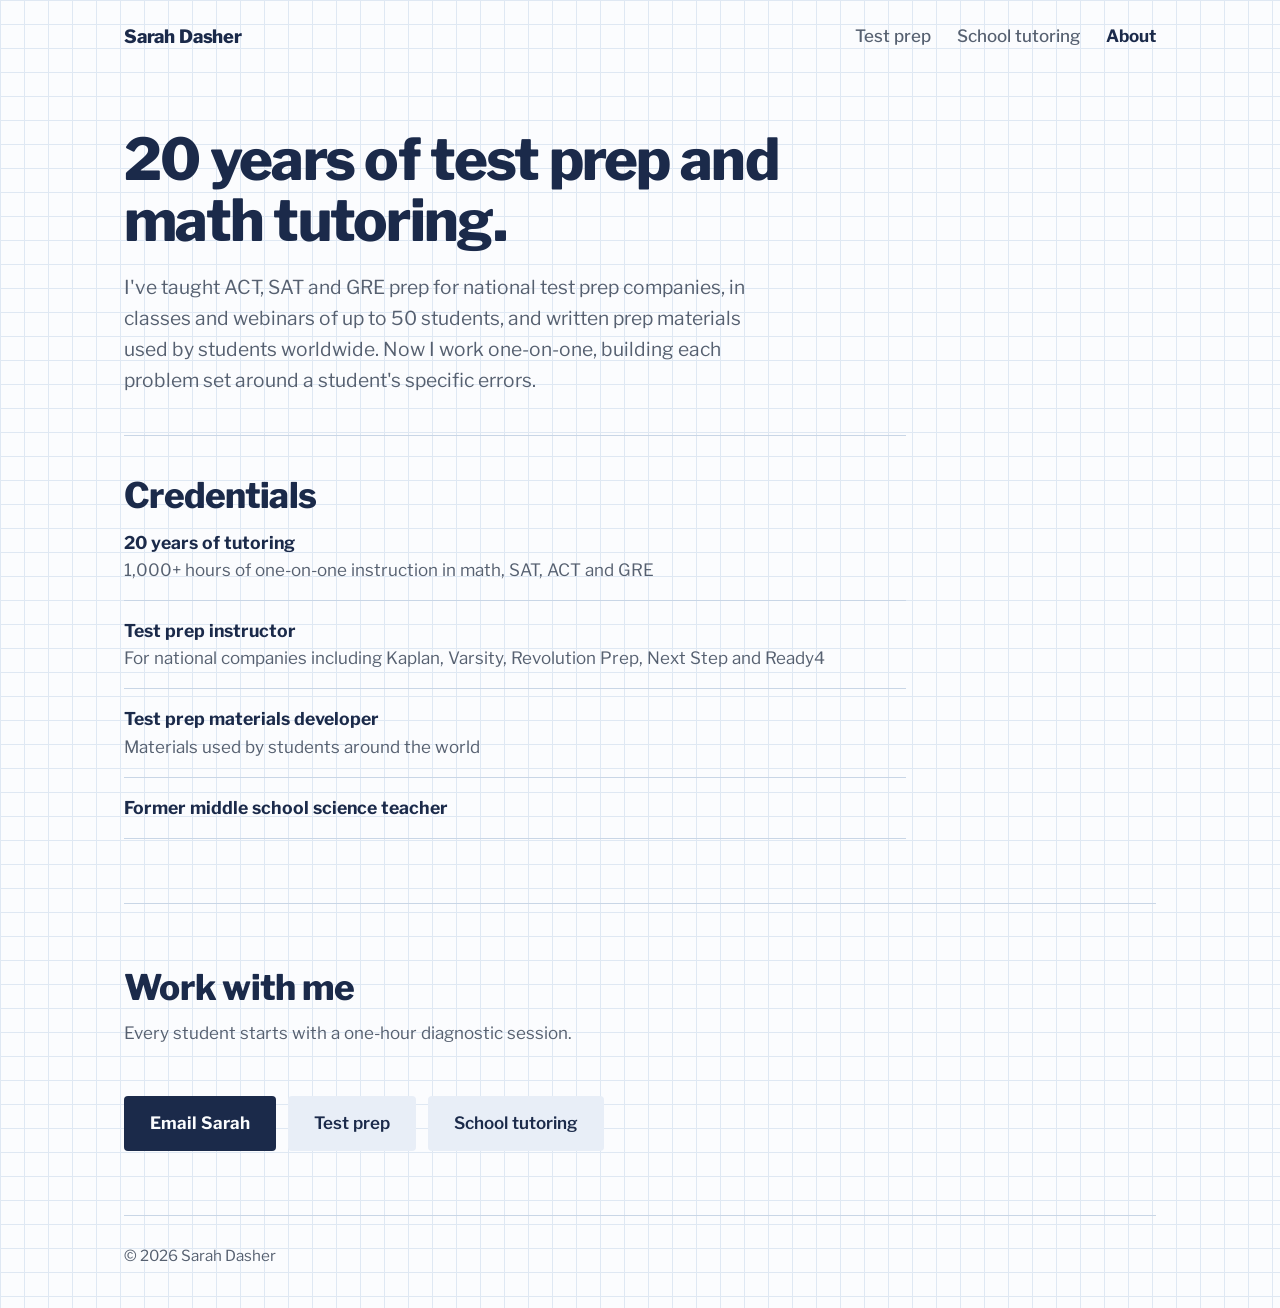
==== about/index.html @ 30d97d01 "Add files via upload" ====
<!doctype html>
<html lang="en">
<head>
<meta charset="utf-8">
<meta name="viewport" content="width=device-width, initial-scale=1">
<title>About Sarah Dasher</title>
<meta name="description" content="Sarah Dasher: 20 years of tutoring, 1,000+ hours of one-on-one instruction, and test prep teaching and materials development for national test prep companies.">
<link rel="preconnect" href="https://fonts.googleapis.com">
<link rel="preconnect" href="https://fonts.gstatic.com" crossorigin>
<link href="https://fonts.googleapis.com/css2?family=Libre+Franklin:wght@400;500;600;700;800&family=Kalam:wght@400;700&display=swap" rel="stylesheet">
<link rel="stylesheet" href="../styles.css">
</head>
<body>
<div class="wrap">
  <header class="site">
    <a class="name" href="../">Sarah Dasher</a>
    <nav aria-label="Main">
      <a href="../testprep/">Test prep</a>
      <a href="../tutoring/">School tutoring</a>
      <a href="./" aria-current="page">About</a>
    </nav>
  </header>

  <main>
    <div class="about-hero">
      <h1>20 years of test prep and math tutoring.</h1>
      <p class="lede">I've taught ACT, SAT and GRE prep for national test prep companies, in classes and webinars of up to 50 students, and written prep materials used by students worldwide. Now I work one-on-one, building each problem set around a student's specific errors.</p>
    </div>

    <section class="about-creds">
      <h2 class="section">Credentials</h2>
      <ul class="creds">
        <li><strong>20 years of tutoring</strong><span>1,000+ hours of one-on-one instruction in math, SAT, ACT and GRE</span></li>
        <li><strong>Test prep instructor</strong><span>For national companies including Kaplan, Varsity, Revolution Prep, Next Step and Ready4</span></li>
        <li><strong>Test prep materials developer</strong><span>Materials used by students around the world</span></li>
        <li><strong>Former middle school science teacher</strong></li>
      </ul>
    </section>

    <section id="contact" class="contact">
      <h2 class="section">Work with me</h2>
      <p class="intro">Every student starts with a one-hour diagnostic session.</p>
      <div class="about-next">
        <a class="button" href="mailto:dashertutor@gmail.com?subject=Diagnostic%20session">Email Sarah</a>
        <a class="button quiet" href="../testprep/">Test prep</a>
        <a class="button quiet" href="../tutoring/">School tutoring</a>
      </div>
    </section>
  </main>

  <footer>
    <span>&copy; 2026 Sarah Dasher</span>
  </footer>
</div>
</body>
</html>
---- styles.css ----
:root {
  --paper: #fbfcfe;
  --grid: #dfe8f3;
  --ink: #1b2a4a;
  --graphite: #566070;
  --redpen: #c2342b;
  --rule: #c9d6e6;
  --sans: "Libre Franklin", system-ui, sans-serif;
  --hand: "Kalam", "Comic Sans MS", cursive;
}
* { box-sizing: border-box; }
html { scroll-behavior: smooth; }
body {
  margin: 0;
  font-family: var(--sans);
  font-size: 1.0625rem;
  line-height: 1.6;
  color: var(--ink);
  background-color: var(--paper);
  background-image:
    linear-gradient(var(--grid) 1px, transparent 1px),
    linear-gradient(90deg, var(--grid) 1px, transparent 1px);
  background-size: 24px 24px;
}
a { color: var(--ink); }
a:focus-visible, .button:focus-visible {
  outline: 3px solid var(--redpen);
  outline-offset: 3px;
}
.wrap { max-width: 1080px; margin: 0 auto; padding: 0 24px; }

/* header */
header.site {
  display: flex; justify-content: space-between; align-items: center;
  padding: 22px 0;
}
.name { font-weight: 800; font-size: 1.15rem; text-decoration: none; letter-spacing: -0.01em; }
nav a { margin-left: 22px; text-decoration: none; color: var(--graphite); font-weight: 500; }
nav a:hover { color: var(--ink); text-decoration: underline; }
nav a[aria-current="page"] { color: var(--ink); font-weight: 700; }

/* hero */
.hero {
  display: grid; grid-template-columns: 1.05fr 1fr; gap: 56px;
  align-items: center; padding: 56px 0 72px;
}
h1 {
  font-size: clamp(2.3rem, 5vw, 3.6rem);
  line-height: 1.05; letter-spacing: -0.03em; font-weight: 800;
  margin: 0 0 22px;
}
.lede { font-size: 1.2rem; color: var(--graphite); max-width: 34em; margin: 0 0 30px; }
.button {
  display: inline-block; background: var(--ink); color: var(--paper);
  text-decoration: none; font-weight: 700; padding: 14px 26px; border-radius: 4px;
}
.button:hover { background: #2c4170; }
.aside-link { display: inline-block; margin: 12px 0 0 18px; font-weight: 500; }

/* white paper card used for the hero illustrations */
.sheet {
  background: #fff; border: 1px solid var(--rule); border-radius: 3px;
  padding: 28px 28px 22px; box-shadow: 6px 6px 0 var(--grid);
}
.sheet h2 { font-size: 0.95rem; font-weight: 700; margin: 0 0 22px; color: var(--graphite); }
.note {
  font-family: var(--hand); color: var(--redpen); font-size: 1.2rem; line-height: 1.25;
  margin: 0;
}

/* score chart (test prep page) */
.test { margin-bottom: 26px; }
.test:last-of-type { margin-bottom: 8px; }
.test-row { display: flex; justify-content: space-between; font-weight: 700; margin-bottom: 8px; }
.test-row span:last-child { color: var(--graphite); font-weight: 500; font-variant-numeric: tabular-nums; }
.bar { position: relative; height: 18px; background: #eef2f8; border-radius: 2px; }
.fill {
  position: absolute; inset: 0 auto 0 0; width: var(--w);
  background: var(--ink); border-radius: 2px 0 0 2px;
  transform-origin: left; animation: fill 1.1s cubic-bezier(.2,.7,.2,1) both;
}
.gap {
  position: absolute; top: -4px; bottom: -4px; left: var(--w); right: 0;
  border: 2px solid var(--redpen); border-radius: 50% / 60%;
  animation: appear .5s ease 1.1s both;
}
.sheet .note.end { text-align: right; margin-top: 18px; animation: appear .5s ease 1.4s both; }

/* worked problem (school page) */
.work { font-size: 1.25rem; font-variant-numeric: tabular-nums; }
.line {
  display: grid; grid-template-columns: 1fr 11em; gap: 16px; align-items: baseline;
  padding: 10px 0; border-bottom: 1px dashed var(--rule);
}
.line:last-of-type { border-bottom: 0; }
.line .note { font-size: 1.05rem; animation: appear .5s ease both; }
.line:nth-child(2) .note { animation-delay: .4s; }
.line:nth-child(3) .note { animation-delay: .8s; }
.answer { display: inline-block; border: 2px solid var(--redpen); border-radius: 50%; padding: 0 12px; }

@keyframes fill { from { transform: scaleX(0); } to { transform: scaleX(1); } }
@keyframes appear { from { opacity: 0; } to { opacity: 1; } }

/* sections */
section { padding: 64px 0; border-top: 1px solid var(--rule); }
h2.section {
  font-size: clamp(1.7rem, 3vw, 2.2rem); letter-spacing: -0.02em;
  font-weight: 800; margin: 0 0 12px; line-height: 1.15;
}
.intro { color: var(--graphite); max-width: 38em; margin: 0 0 40px; }

.services { display: grid; grid-template-columns: repeat(2, 1fr); gap: 40px 48px; }
.service h3 { font-size: 1.25rem; margin: 0 0 8px; letter-spacing: -0.01em; }
.service p { margin: 0; color: var(--graphite); }
.service.lead {
  grid-column: span 2; display: grid; grid-template-columns: 1fr 2fr; gap: 48px; align-items: start;
  background: #fff; border: 1px solid var(--rule); padding: 30px; border-radius: 3px;
}
.service.lead h3 { font-size: 1.6rem; }
.tests { display: flex; gap: 14px; margin-top: 14px; flex-wrap: wrap; }
.tests span { border: 2px solid var(--ink); font-weight: 800; padding: 4px 12px; border-radius: 3px; }
.service .more { display: inline-block; margin-top: 10px; font-weight: 600; }

/* method */
.steps { list-style: none; margin: 0; padding: 0; display: grid; grid-template-columns: repeat(3, 1fr); gap: 40px; counter-reset: step; }
.steps li { counter-increment: step; }
.steps li::before {
  content: counter(step); display: block; font-family: var(--hand); font-weight: 700;
  color: var(--redpen); font-size: 2.2rem; line-height: 1; margin-bottom: 10px;
}
.steps h3 { margin: 0 0 8px; font-size: 1.15rem; }
.steps p { margin: 0; color: var(--graphite); }

.sample {
  margin-top: 48px; background: #fff; border: 1px solid var(--rule); border-radius: 3px;
  padding: 26px 30px; display: grid; grid-template-columns: 1fr auto; gap: 24px; align-items: center;
}
.sample p { margin: 0; }
.sample .q { font-weight: 500; }
.sample .note { font-size: 1.15rem; max-width: 15em; text-align: right; }

/* five-step process */
.process { list-style: none; margin: 0; padding: 0; max-width: 46em; counter-reset: step; }
.process li {
  counter-increment: step; display: grid; grid-template-columns: 56px 1fr; column-gap: 8px;
  padding: 18px 0; border-bottom: 1px dashed var(--rule);
}
.process li:first-child { padding-top: 0; }
.process li:last-child { border-bottom: 0; }
.process li::before {
  content: counter(step); grid-row: span 2; font-family: var(--hand); font-weight: 700;
  color: var(--redpen); font-size: 2.2rem; line-height: 1;
}
.process h3 { margin: 0 0 4px; font-size: 1.15rem; }
.process p { margin: 0; color: var(--graphite); }

/* about page */
.about-hero { padding: 56px 0 40px; max-width: 46em; }
.about-hero .lede { margin-bottom: 0; }
.about-creds { max-width: 46em; padding-top: 40px; }
.about-creds .creds li { padding: 16px 0; }
.about-creds .creds li:first-child { padding-top: 0; }
.about-creds .creds strong { font-size: 1.1rem; }
.about-next { display: flex; gap: 12px; flex-wrap: wrap; margin-top: 8px; }
.button.quiet { background: #e8eef7; color: var(--ink); font-weight: 600; }
.button.quiet:hover { background: #d6e0ee; }

/* sample link */
.try {
  margin-top: 28px; display: grid; grid-template-columns: 1fr auto; gap: 24px; align-items: center;
  padding: 24px 0 0; border-top: 1px dashed var(--rule);
}
.try h3 { margin: 0 0 4px; font-size: 1.2rem; }
.try p { margin: 0; color: var(--graphite); }
@media (max-width: 860px) { .try { grid-template-columns: 1fr; gap: 14px; } }

/* background */
.about { display: grid; grid-template-columns: 1fr 1.3fr; gap: 56px; }
.about p { margin: 0 0 16px; max-width: 34em; }
.creds { list-style: none; margin: 0; padding: 0; }
.creds li { padding: 14px 0; border-bottom: 1px solid var(--rule); }
.creds li:first-child { padding-top: 0; }
.creds strong { display: block; }
.creds span { color: var(--graphite); }

/* cross-link band */
.crosslink {
  display: grid; grid-template-columns: 1fr auto; gap: 24px; align-items: center;
}
.crosslink p { margin: 0; color: var(--graphite); max-width: 36em; }
.crosslink h2 { margin-bottom: 8px; }

.contact .button { margin-top: 8px; }

/* home page: two paths */
.home-hero { padding: 64px 0 48px; max-width: 46em; }
.facts { list-style: none; margin: 4px 0 0; padding: 0; max-width: 36em; }
.facts li {
  position: relative; padding: 10px 0 10px 40px;
  font-size: 1.2rem; line-height: 1.45; color: var(--ink);
  border-bottom: 1px dashed var(--rule);
}
.facts li:last-child { border-bottom: 0; }
.facts li::before {
  content: "✓"; position: absolute; left: 4px; top: 4px;
  font-family: var(--hand); font-weight: 700; font-size: 1.6rem; color: var(--redpen);
}
.paths { display: grid; grid-template-columns: 1fr 1fr; gap: 28px; padding-bottom: 72px; }
.path {
  display: flex; flex-direction: column; text-decoration: none; color: var(--ink);
  background: #fff; border: 1px solid var(--rule); border-radius: 3px;
  padding: 32px; box-shadow: 6px 6px 0 var(--grid);
}
.path h2 { font-size: clamp(1.6rem, 3vw, 2rem); letter-spacing: -0.02em; font-weight: 800; margin: 0 0 6px; }
.path .sub { font-weight: 600; margin: 0 0 14px; }
.path p { margin: 0 0 22px; color: var(--graphite); }
.path .links { margin-top: auto; display: flex; flex-direction: column; align-items: flex-start; gap: 10px; }
.path .button {
  background: #e8eef7;      /* pale blue-gray */
  color: var(--ink);
  font-weight: 600;
  padding: 10px 18px;
}
.path .button:hover { background: #d6e0ee; }
.path .button.ghost {
  background: transparent;
  box-shadow: inset 0 0 0 1px var(--rule);
}
.path .button.ghost:hover { background: transparent; box-shadow: inset 0 0 0 1px var(--ink); }
.path .tests { margin: 0 0 18px; }
.home-contact { border-top: 1px solid var(--rule); padding: 40px 0; }
.home-contact p { margin: 0; color: var(--graphite); }
.home-contact a { font-weight: 700; color: var(--ink); }
@media (max-width: 860px) {
  .paths { grid-template-columns: 1fr; }
  .home-hero { padding-top: 32px; }
  .path { padding: 24px; }
  .process li { grid-template-columns: 40px 1fr; }
  .path .button { padding: 10px 14px; font-size: .95rem; }
}

footer {
  padding: 28px 0 40px; border-top: 1px solid var(--rule); color: var(--graphite); font-size: 0.95rem;
  display: flex; justify-content: space-between; flex-wrap: wrap; gap: 12px;
}
footer a { color: var(--graphite); margin-left: 18px; }

@media (max-width: 860px) {
  .hero, .about, .crosslink { grid-template-columns: 1fr; gap: 32px; }
  .services, .steps { grid-template-columns: 1fr; gap: 32px; }
  .service.lead { grid-column: auto; grid-template-columns: 1fr; gap: 16px; padding: 24px; }
  .sample { grid-template-columns: 1fr; }
  .sample .note { text-align: left; }
  .line { grid-template-columns: 1fr; gap: 2px; }
  nav a { margin-left: 14px; }
  nav a.hide-sm { display: none; }
  .hero { padding-top: 32px; }
}
@media (prefers-reduced-motion: reduce) {
  *, *::before, *::after { animation: none !important; scroll-behavior: auto !important; }
}
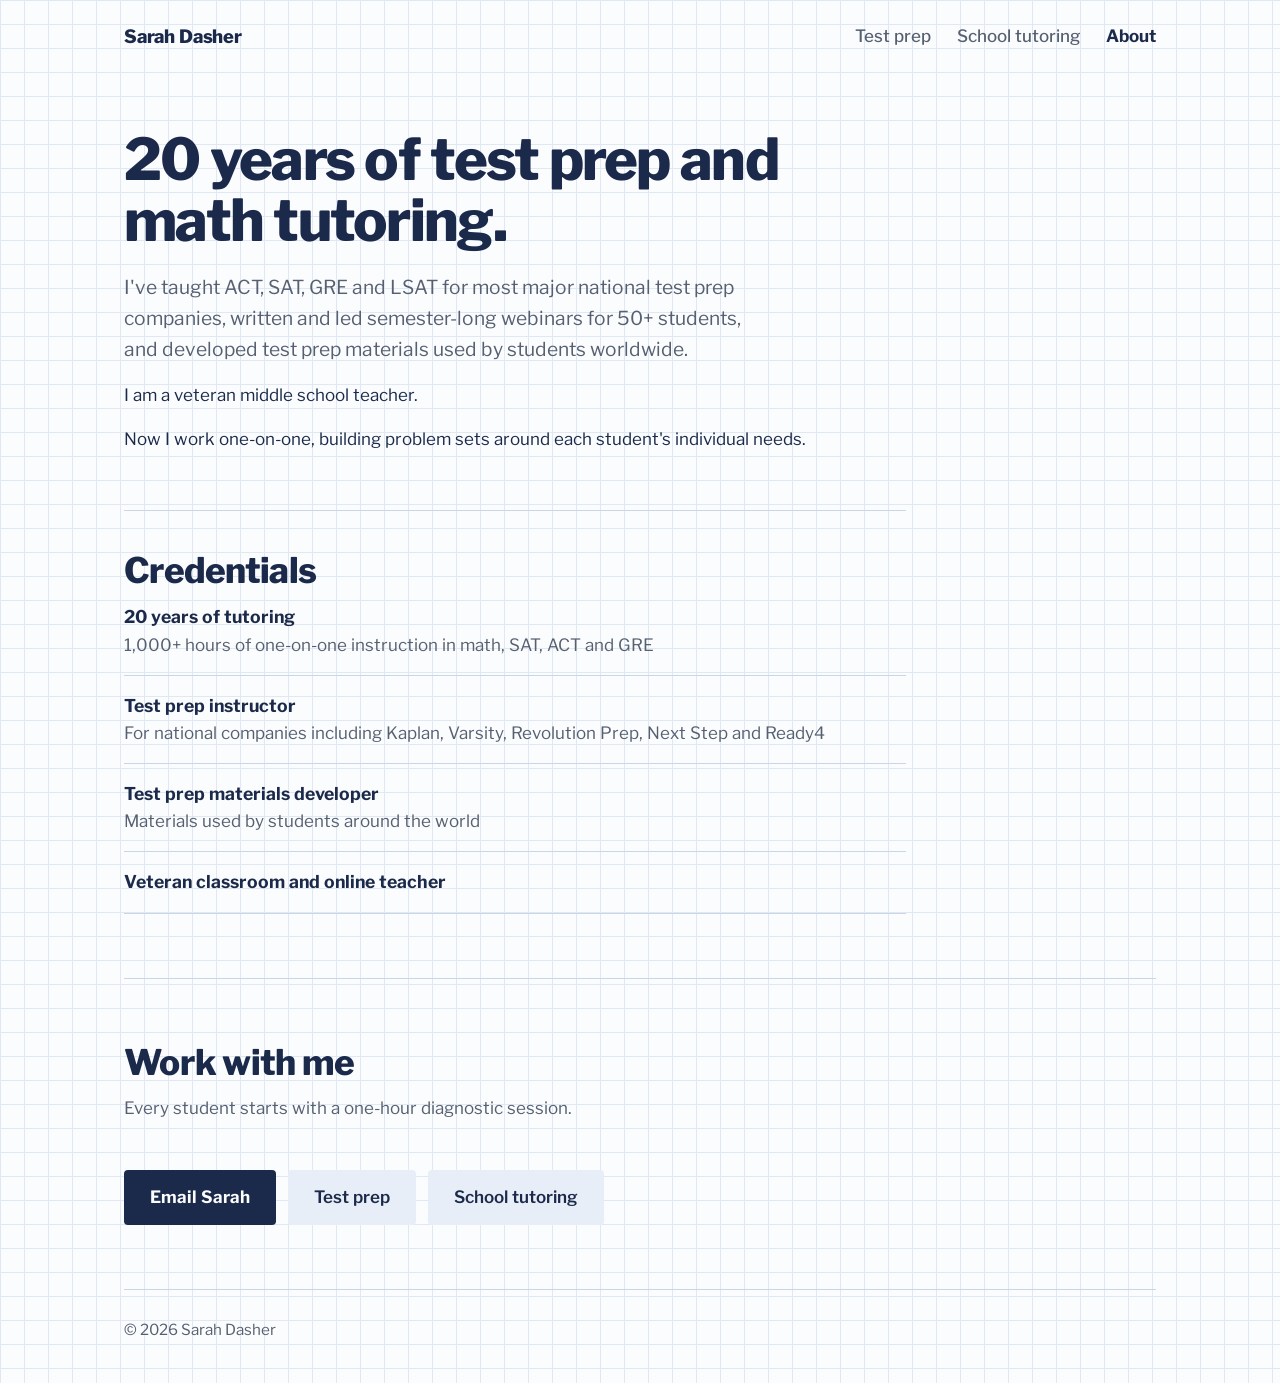
==== commit b8b8ba4e: "Update index.html" ====
--- a/about/index.html
+++ b/about/index.html
@@ -24,7 +24,10 @@
   <main>
     <div class="about-hero">
       <h1>20 years of test prep and math tutoring.</h1>
-      <p class="lede">I've taught ACT, SAT and GRE prep for national test prep companies, in classes and webinars of up to 50 students, and written prep materials used by students worldwide. Now I work one-on-one, building each problem set around a student's specific errors.</p>
+      
+      <p class="lede">I've taught ACT, SAT, GRE and LSAT for most major national test prep companies, written and led semester-long webinars for 50+ students, and developed test prep materials used by students worldwide.</p>
+    <p>I am a veteran middle school teacher.</p>
+      <p>Now I work one-on-one, building problem sets around each student's individual needs.</p>
     </div>
 
     <section class="about-creds">
@@ -33,7 +36,7 @@
         <li><strong>20 years of tutoring</strong><span>1,000+ hours of one-on-one instruction in math, SAT, ACT and GRE</span></li>
         <li><strong>Test prep instructor</strong><span>For national companies including Kaplan, Varsity, Revolution Prep, Next Step and Ready4</span></li>
         <li><strong>Test prep materials developer</strong><span>Materials used by students around the world</span></li>
-        <li><strong>Former middle school science teacher</strong></li>
+        <li><strong>Veteran classroom and online teacher</strong></li>
       </ul>
     </section>
 
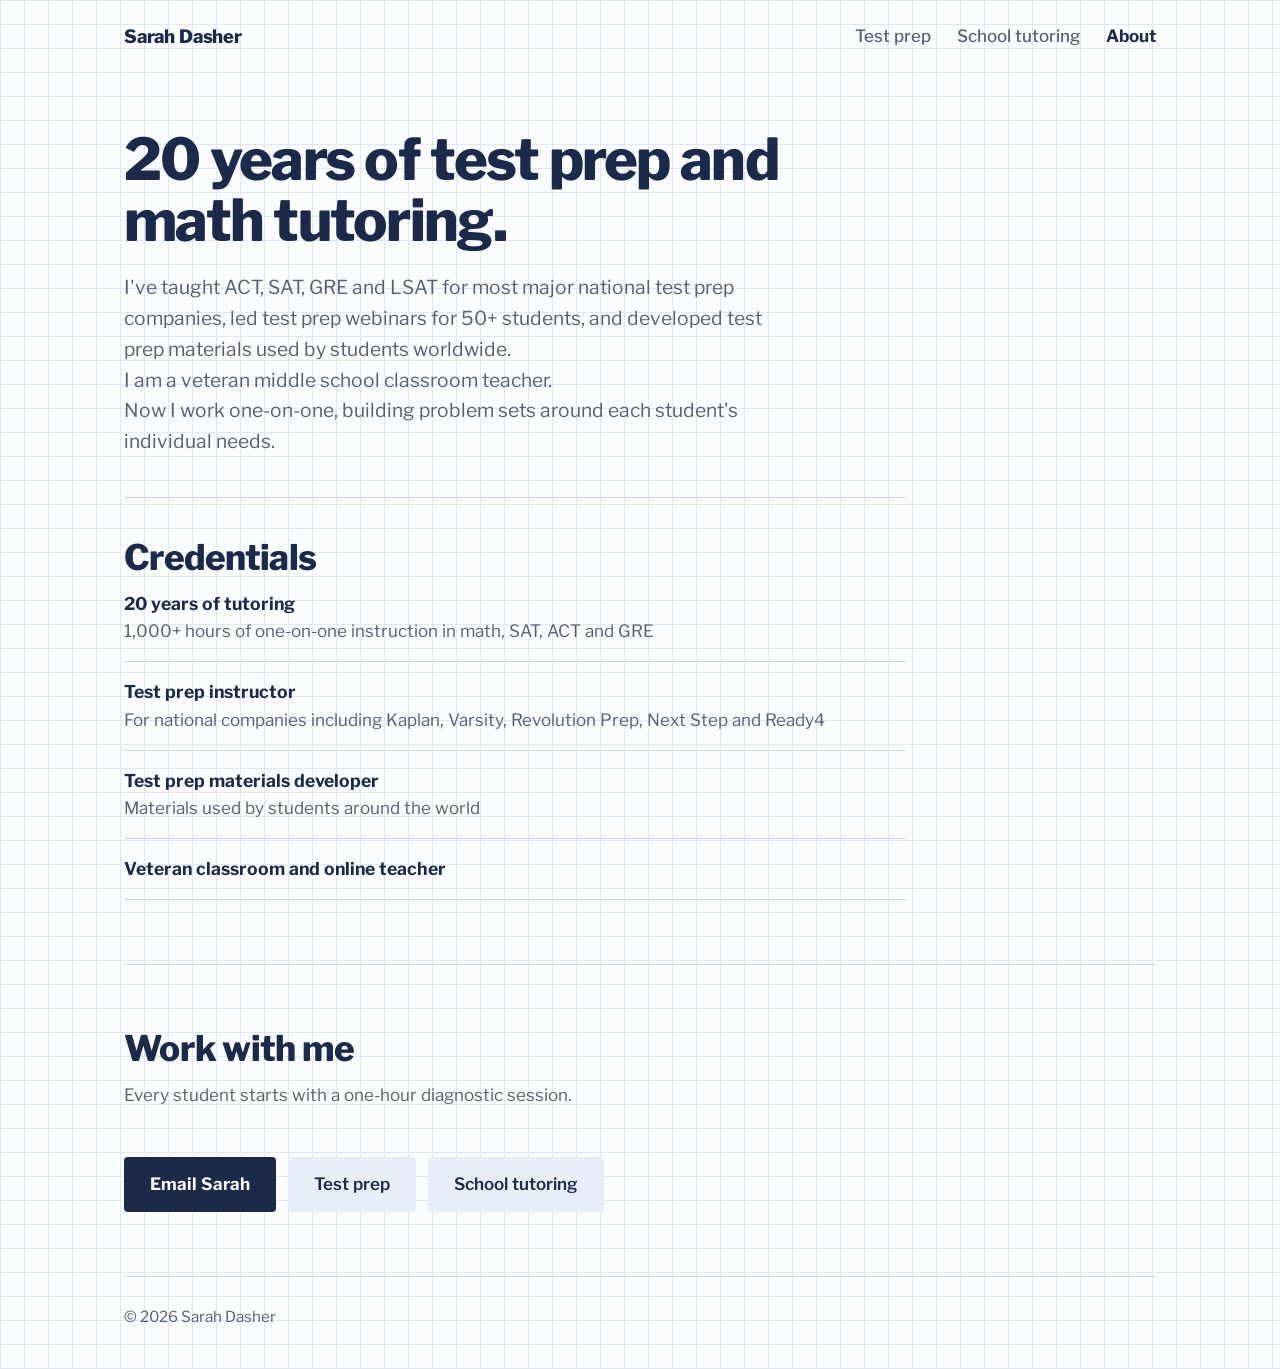
==== commit a4ade98e: "Revise about section text for better readability Updated the about section to improve clarity and fl" ====
--- a/about/index.html
+++ b/about/index.html
@@ -25,9 +25,9 @@
     <div class="about-hero">
       <h1>20 years of test prep and math tutoring.</h1>
       
-      <p class="lede">I've taught ACT, SAT, GRE and LSAT for most major national test prep companies, written and led semester-long webinars for 50+ students, and developed test prep materials used by students worldwide.</p>
-    <p>I am a veteran middle school teacher.</p>
-      <p>Now I work one-on-one, building problem sets around each student's individual needs.</p>
+      <p class="lede">I've taught ACT, SAT, GRE and LSAT for most major national test prep companies, led test prep webinars for 50+ students, and developed test prep materials used by students worldwide.
+    <br>I am a veteran middle school classroom teacher.
+      <br>Now I work one-on-one, building problem sets around each student's individual needs.</p>
     </div>
 
     <section class="about-creds">
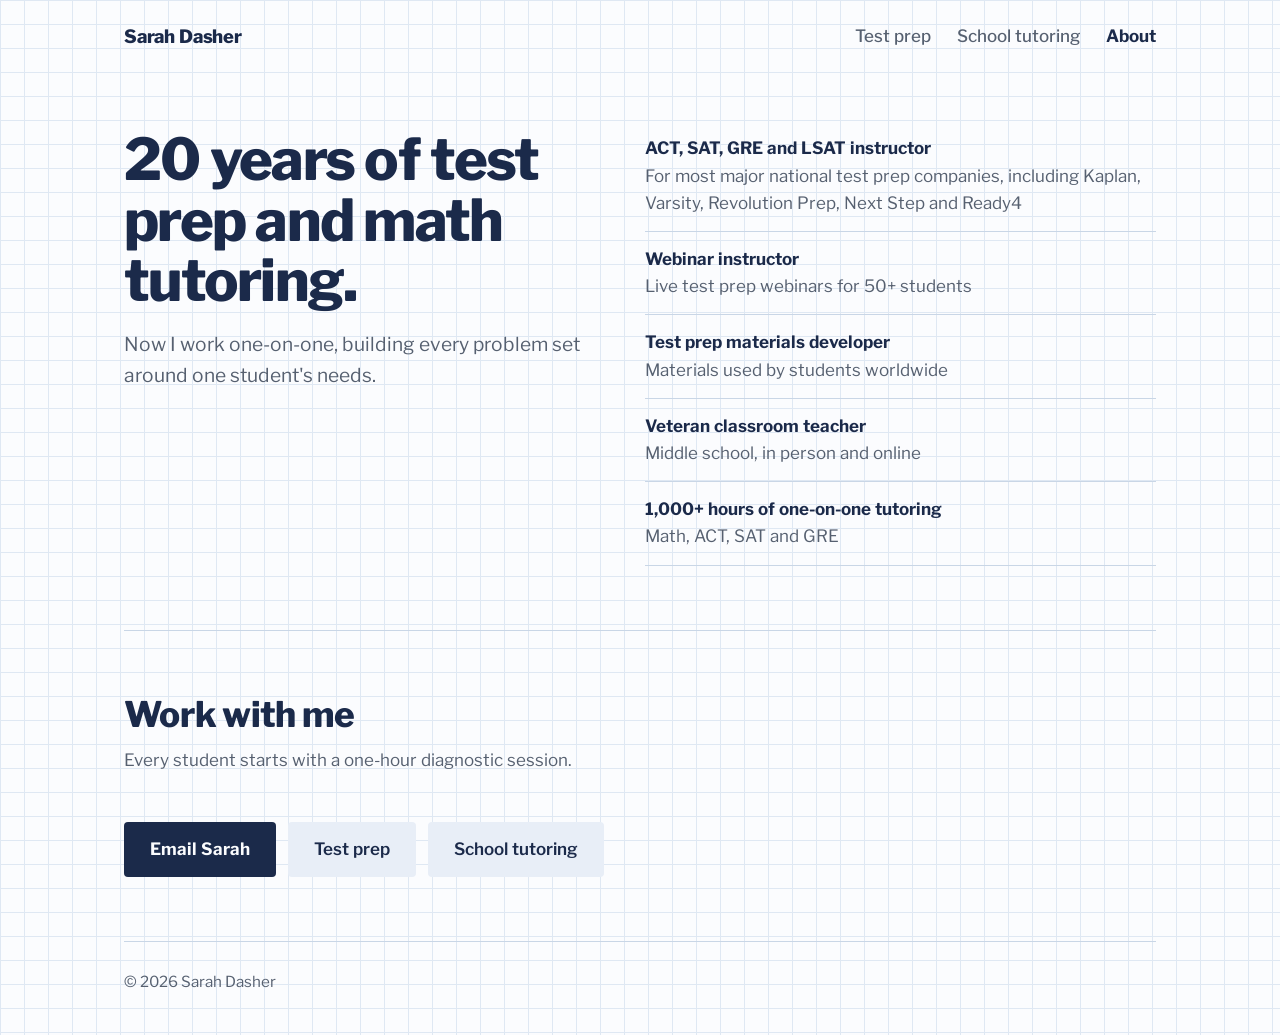
==== commit 6f5e48c6: "Add files via upload" ====
--- a/about/index.html
+++ b/about/index.html
@@ -4,7 +4,7 @@
 <meta charset="utf-8">
 <meta name="viewport" content="width=device-width, initial-scale=1">
 <title>About Sarah Dasher</title>
-<meta name="description" content="Sarah Dasher: 20 years of tutoring, 1,000+ hours of one-on-one instruction, and test prep teaching and materials development for national test prep companies.">
+<meta name="description" content="Sarah Dasher: 20 years of tutoring, ACT, SAT, GRE and LSAT instruction for major national test prep companies, and a veteran classroom teacher.">
 <link rel="preconnect" href="https://fonts.googleapis.com">
 <link rel="preconnect" href="https://fonts.gstatic.com" crossorigin>
 <link href="https://fonts.googleapis.com/css2?family=Libre+Franklin:wght@400;500;600;700;800&family=Kalam:wght@400;700&display=swap" rel="stylesheet">
@@ -22,23 +22,20 @@
   </header>
 
   <main>
-    <div class="about-hero">
-      <h1>20 years of test prep and math tutoring.</h1>
-      
-      <p class="lede">I've taught ACT, SAT, GRE and LSAT for most major national test prep companies, led test prep webinars for 50+ students, and developed test prep materials used by students worldwide.
-    <br>I am a veteran middle school classroom teacher.
-      <br>Now I work one-on-one, building problem sets around each student's individual needs.</p>
+    <div class="about-layout">
+      <div class="about-intro">
+        <h1>20 years of test prep and math tutoring.</h1>
+        <p class="lede">Now I work one-on-one, building every problem set around one student's needs.</p>
+      </div>
+
+      <ul class="creds">
+        <li><strong>ACT, SAT, GRE and LSAT instructor</strong><span>For most major national test prep companies, including Kaplan, Varsity, Revolution Prep, Next Step and Ready4</span></li>
+        <li><strong>Webinar instructor</strong><span>Live test prep webinars for 50+ students</span></li>
+        <li><strong>Test prep materials developer</strong><span>Materials used by students worldwide</span></li>
+        <li><strong>Veteran classroom teacher</strong><span>Middle school, in person and online</span></li>
+        <li><strong>1,000+ hours of one-on-one tutoring</strong><span>Math, ACT, SAT and GRE</span></li>
+      </ul>
     </div>
-
-    <section class="about-creds">
-      <h2 class="section">Credentials</h2>
-      <ul class="creds">
-        <li><strong>20 years of tutoring</strong><span>1,000+ hours of one-on-one instruction in math, SAT, ACT and GRE</span></li>
-        <li><strong>Test prep instructor</strong><span>For national companies including Kaplan, Varsity, Revolution Prep, Next Step and Ready4</span></li>
-        <li><strong>Test prep materials developer</strong><span>Materials used by students around the world</span></li>
-        <li><strong>Veteran classroom and online teacher</strong></li>
-      </ul>
-    </section>
 
     <section id="contact" class="contact">
       <h2 class="section">Work with me</h2>
--- a/styles.css
+++ b/styles.css
@@ -161,6 +161,17 @@
 .about-creds .creds li { padding: 16px 0; }
 .about-creds .creds li:first-child { padding-top: 0; }
 .about-creds .creds strong { font-size: 1.1rem; }
+.about-layout {
+  display: grid; grid-template-columns: 1fr 1.1fr; gap: 56px; align-items: start;
+  padding: 56px 0 64px;
+}
+.about-intro h1 { margin-bottom: 18px; }
+.about-intro .lede { margin: 0; }
+.about-layout .creds li { padding: 14px 0; }
+.about-layout .creds li:first-child { padding-top: 6px; }
+@media (max-width: 860px) {
+  .about-layout { grid-template-columns: 1fr; gap: 28px; padding: 32px 0 48px; }
+}
 .about-next { display: flex; gap: 12px; flex-wrap: wrap; margin-top: 8px; }
 .button.quiet { background: #e8eef7; color: var(--ink); font-weight: 600; }
 .button.quiet:hover { background: #d6e0ee; }
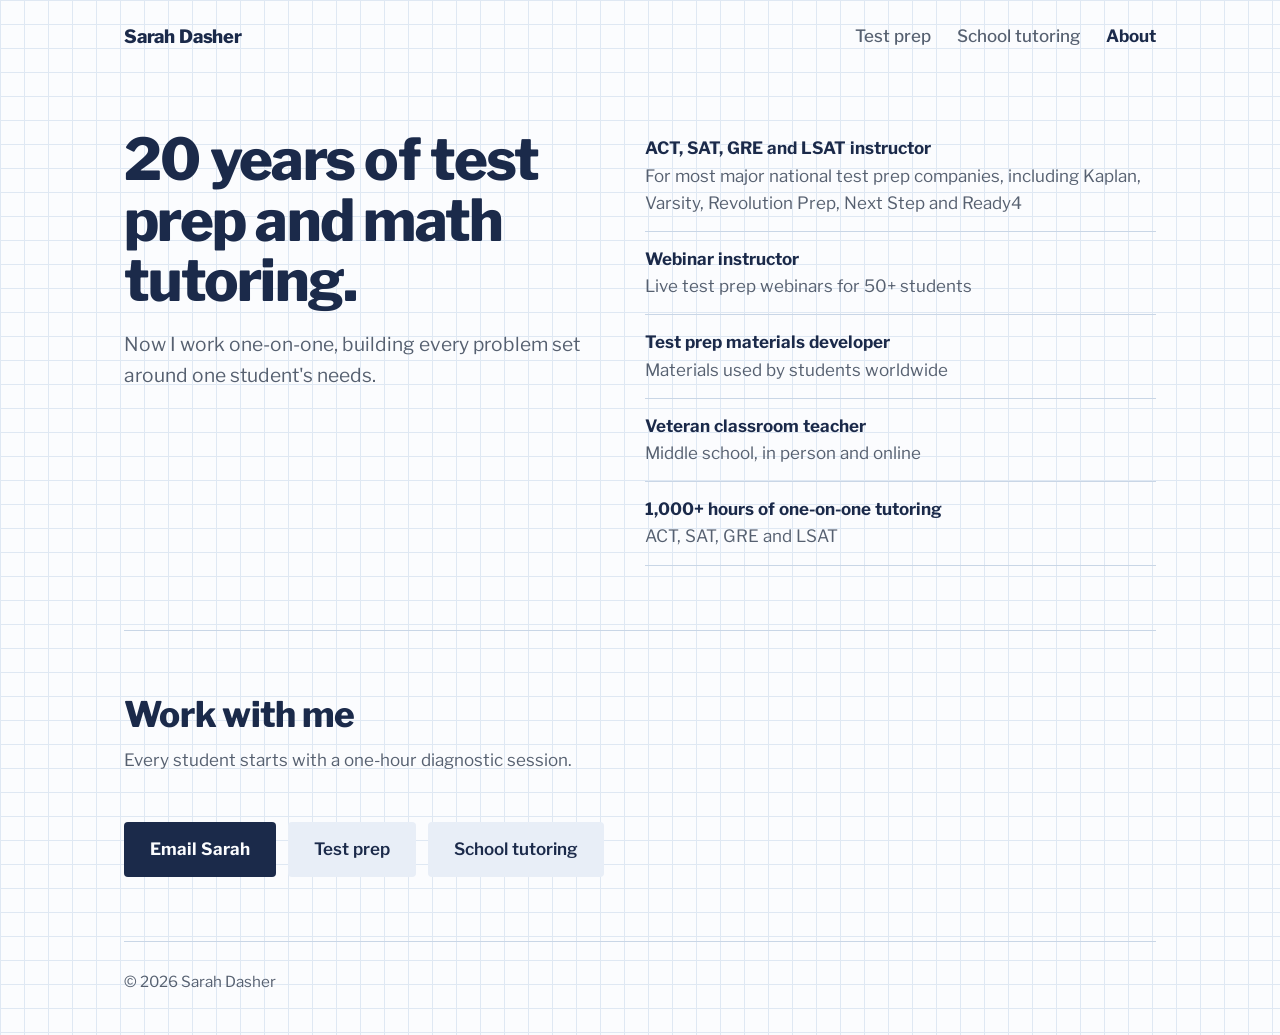
==== commit 93ebbef4: "Update tutoring subjects in about page" ====
--- a/about/index.html
+++ b/about/index.html
@@ -33,7 +33,7 @@
         <li><strong>Webinar instructor</strong><span>Live test prep webinars for 50+ students</span></li>
         <li><strong>Test prep materials developer</strong><span>Materials used by students worldwide</span></li>
         <li><strong>Veteran classroom teacher</strong><span>Middle school, in person and online</span></li>
-        <li><strong>1,000+ hours of one-on-one tutoring</strong><span>Math, ACT, SAT and GRE</span></li>
+        <li><strong>1,000+ hours of one-on-one tutoring</strong><span>ACT, SAT, GRE and LSAT</span></li>
       </ul>
     </div>
 
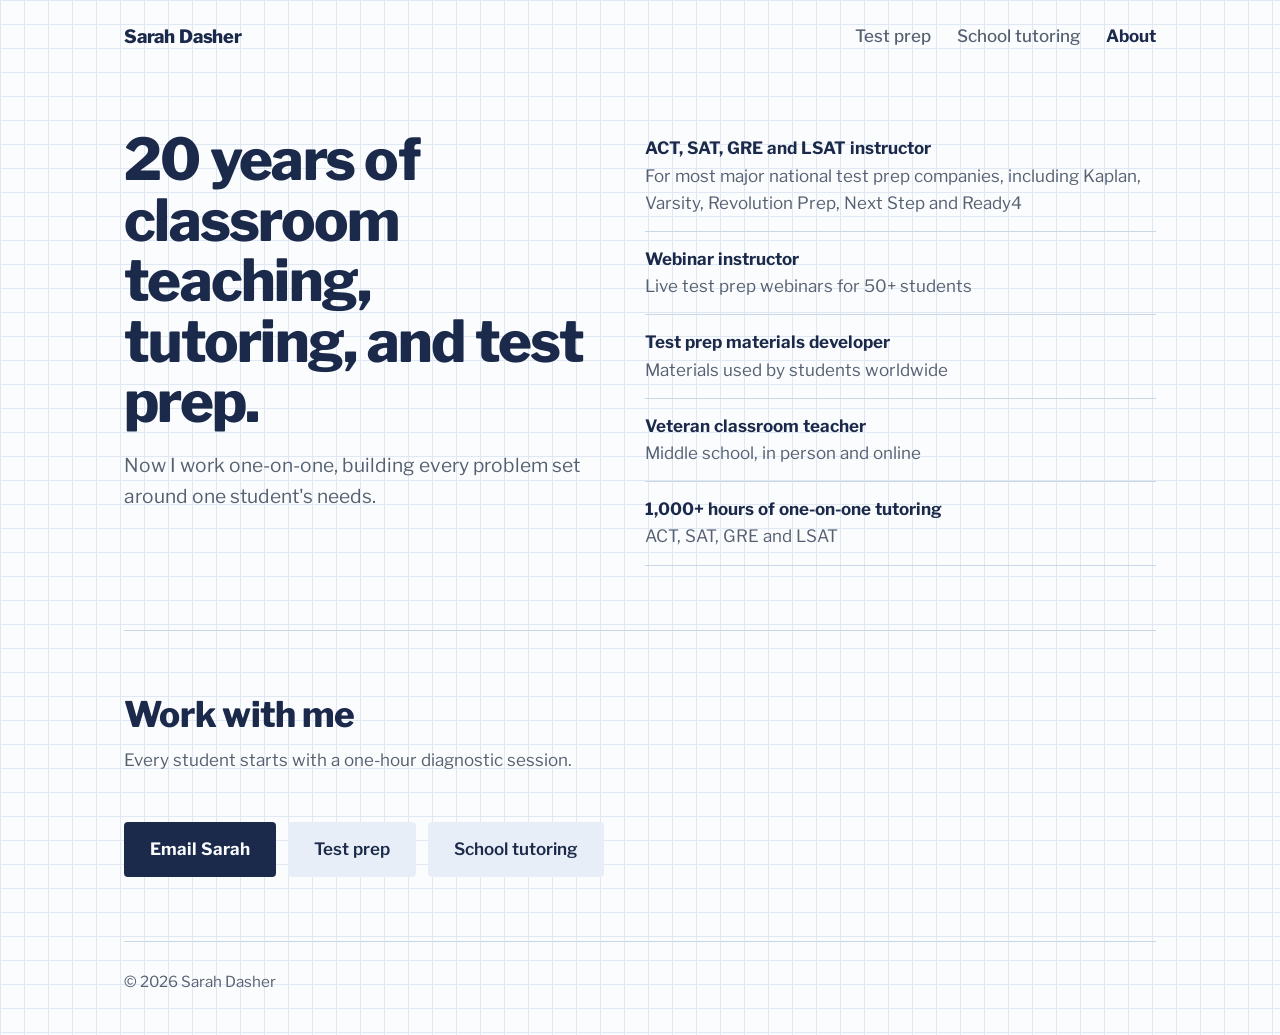
==== commit cee9ba69: "Update heading to reflect teaching experience" ====
--- a/about/index.html
+++ b/about/index.html
@@ -24,7 +24,7 @@
   <main>
     <div class="about-layout">
       <div class="about-intro">
-        <h1>20 years of test prep and math tutoring.</h1>
+        <h1>20 years of classroom teaching, tutoring, and test prep.</h1>
         <p class="lede">Now I work one-on-one, building every problem set around one student's needs.</p>
       </div>
 
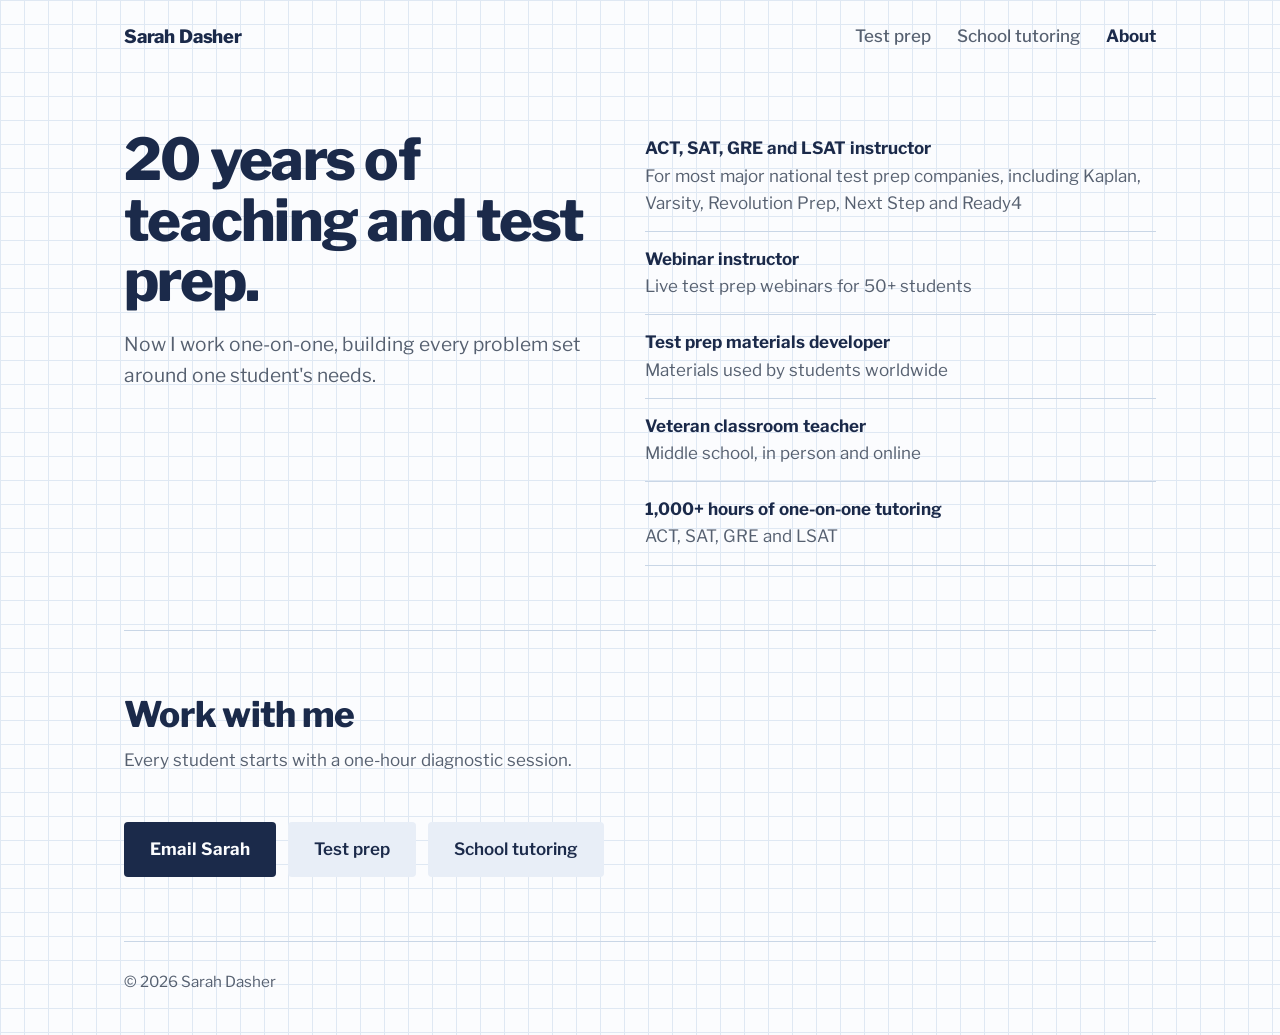
==== commit c22e3d13: "Shorten teaching experience description in HTML" ====
--- a/about/index.html
+++ b/about/index.html
@@ -24,7 +24,7 @@
   <main>
     <div class="about-layout">
       <div class="about-intro">
-        <h1>20 years of classroom teaching, tutoring, and test prep.</h1>
+        <h1>20 years of teaching and test prep.</h1>
         <p class="lede">Now I work one-on-one, building every problem set around one student's needs.</p>
       </div>
 
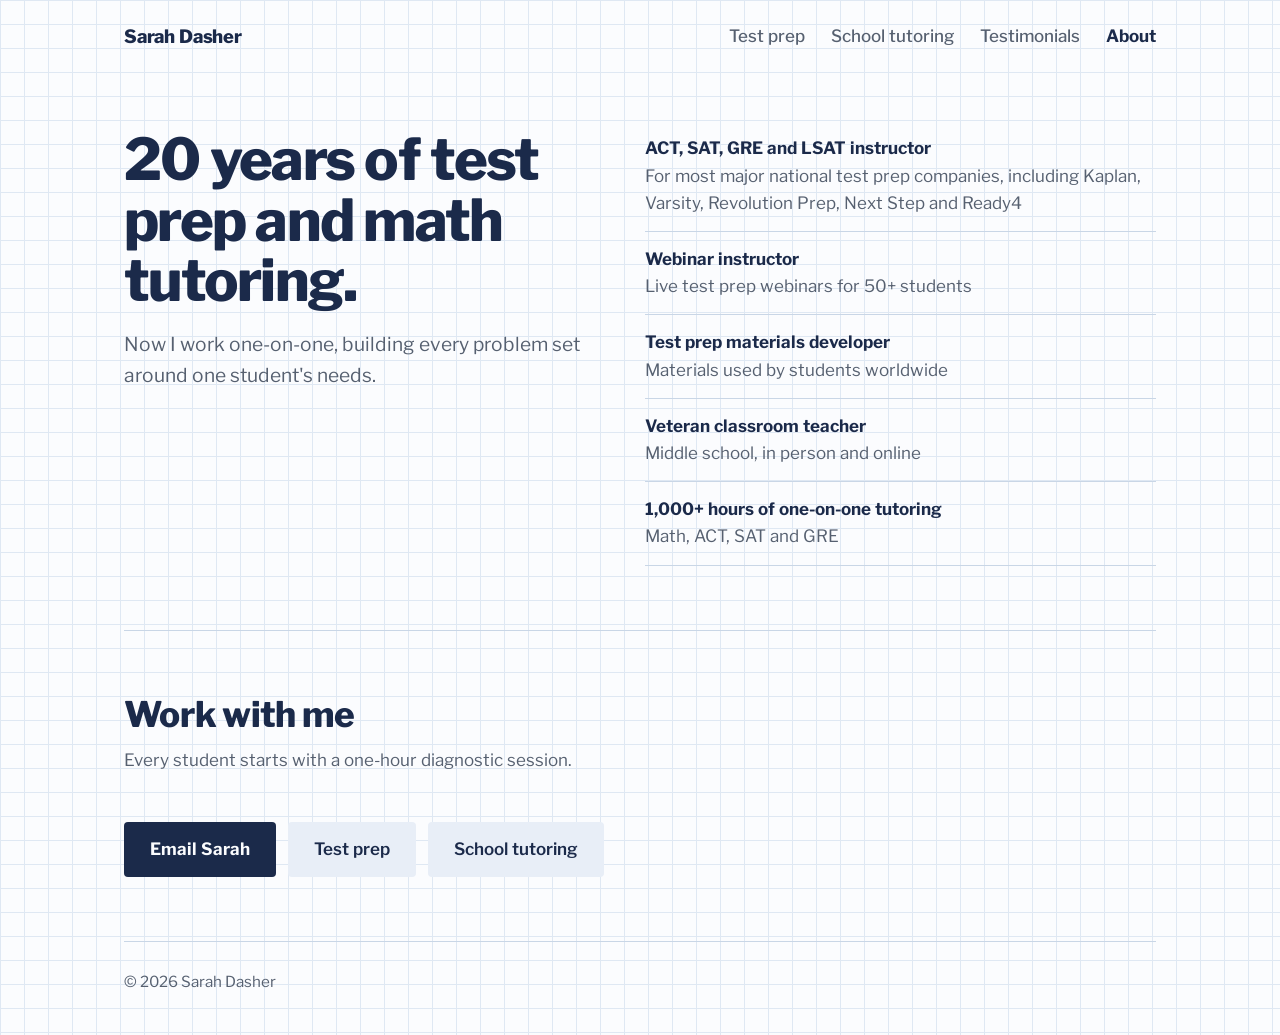
==== commit 5b232f02: "Add files via upload" ====
--- a/about/index.html
+++ b/about/index.html
@@ -17,6 +17,7 @@
     <nav aria-label="Main">
       <a href="../testprep/">Test prep</a>
       <a href="../tutoring/">School tutoring</a>
+      <a href="../testimonials/">Testimonials</a>
       <a href="./" aria-current="page">About</a>
     </nav>
   </header>
@@ -24,7 +25,7 @@
   <main>
     <div class="about-layout">
       <div class="about-intro">
-        <h1>20 years of teaching and test prep.</h1>
+        <h1>20 years of test prep and math tutoring.</h1>
         <p class="lede">Now I work one-on-one, building every problem set around one student's needs.</p>
       </div>
 
@@ -33,7 +34,7 @@
         <li><strong>Webinar instructor</strong><span>Live test prep webinars for 50+ students</span></li>
         <li><strong>Test prep materials developer</strong><span>Materials used by students worldwide</span></li>
         <li><strong>Veteran classroom teacher</strong><span>Middle school, in person and online</span></li>
-        <li><strong>1,000+ hours of one-on-one tutoring</strong><span>ACT, SAT, GRE and LSAT</span></li>
+        <li><strong>1,000+ hours of one-on-one tutoring</strong><span>Math, ACT, SAT and GRE</span></li>
       </ul>
     </div>
 
--- a/styles.css
+++ b/styles.css
@@ -176,6 +176,31 @@
 .button.quiet { background: #e8eef7; color: var(--ink); font-weight: 600; }
 .button.quiet:hover { background: #d6e0ee; }
 
+/* testimonials */
+.t-hero { padding: 56px 0 32px; }
+.t-hero h1 { margin: 0; }
+.results { display: grid; grid-template-columns: 1.4fr 1fr; gap: 28px; margin-bottom: 28px; align-items: start; }
+.quotes { display: grid; grid-template-columns: repeat(3, 1fr); gap: 28px; padding-bottom: 72px; align-items: start; }
+.tcard {
+  margin: 0; background: #fff; border: 1px solid var(--rule); border-radius: 3px;
+  padding: 28px; box-shadow: 6px 6px 0 var(--grid);
+}
+.tcard h2 { font-size: 1.15rem; font-weight: 700; margin: 0 0 10px; letter-spacing: -0.01em; }
+.tcard blockquote { margin: 0 0 14px; color: var(--ink); line-height: 1.6; }
+.tcard figcaption { color: var(--graphite); font-weight: 600; font-size: .95rem; }
+.tcard figcaption::before { content: "— "; }
+.big-result {
+  margin: 0; font-size: clamp(2.6rem, 6vw, 3.6rem); font-weight: 800; letter-spacing: -0.03em;
+  line-height: 1; font-variant-numeric: tabular-nums;
+}
+.result-label { margin: 8px 0 18px; font-family: var(--hand); color: var(--redpen); font-size: 1.3rem; line-height: 1.2; }
+.fine { margin: 10px 0 0; font-size: .85rem; color: var(--graphite); }
+@media (max-width: 860px) {
+  .results, .quotes { grid-template-columns: 1fr; gap: 20px; }
+  .t-hero { padding: 32px 0 24px; }
+  .tcard { padding: 22px; }
+}
+
 /* sample link */
 .try {
   margin-top: 28px; display: grid; grid-template-columns: 1fr auto; gap: 24px; align-items: center;
@@ -263,7 +288,9 @@
   .sample { grid-template-columns: 1fr; }
   .sample .note { text-align: left; }
   .line { grid-template-columns: 1fr; gap: 2px; }
-  nav a { margin-left: 14px; }
+  header.site { flex-direction: column; align-items: flex-start; gap: 8px; padding: 18px 0 10px; }
+  nav { display: flex; flex-wrap: wrap; gap: 4px 18px; }
+  nav a { margin-left: 0; }
   nav a.hide-sm { display: none; }
   .hero { padding-top: 32px; }
 }
